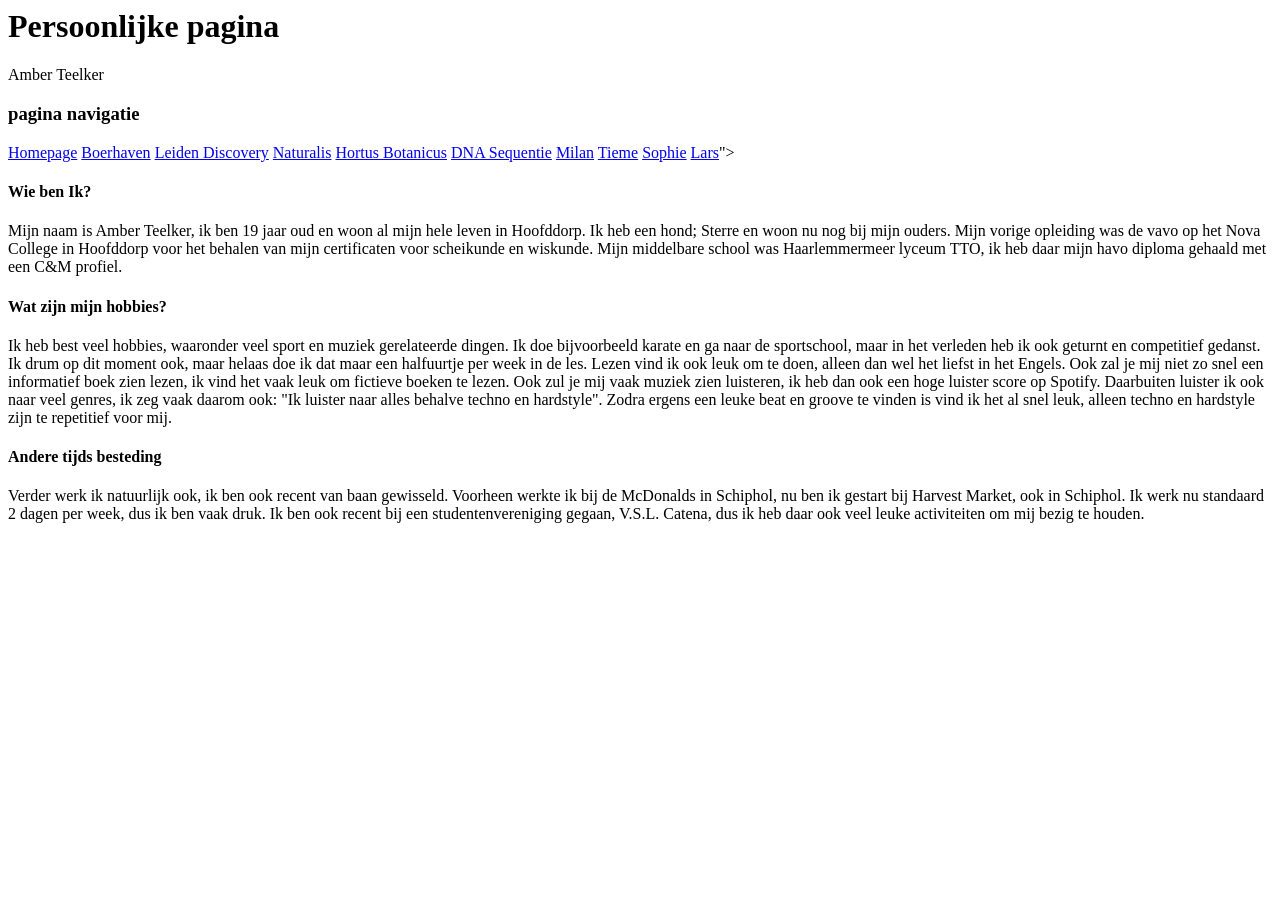
==== amber.html @ 644e80bb "Add files via upload" ====
<html>
 <head>
    <link rel="stylesheet" href="style.css">
</head>
  
<header><h1>Persoonlijke pagina </h1 <H3>Amber Teelker</H3>
<h3>pagina navigatie</h3>
<nav>
<a href="index.html">Homepage</a>
<a href="boerhaven.html">Boerhaven</a>
<a href="leiden.html">Leiden Discovery</a>
<a href="naturalis.html">Naturalis</a>
<a href="hortus.html">Hortus Botanicus</a>
<a href="dna _seq.html">DNA Sequentie</a>
<a href="milan.html">Milan</a>
<a href="tieme.html">Tieme</a>
<a href="sophie.html">Sophie</a>
<a href="lars.html">Lars</a>">
</nav>
  
</header>
<main>

<section id='alina1'>
<h4>Wie ben Ik?</h4>
<p>Mijn naam is Amber Teelker, ik ben 19 jaar oud en woon al mijn hele leven in Hoofddorp. Ik heb een hond; Sterre en woon nu nog bij mijn ouders. Mijn vorige opleiding was de vavo op het Nova College in Hoofddorp voor het behalen van mijn certificaten voor scheikunde en wiskunde. Mijn middelbare school was Haarlemmermeer lyceum TTO, ik heb daar mijn havo diploma gehaald met een C&M profiel. </p>
</section>
</main>
  
<section id='alina2'>
<h4>Wat zijn mijn hobbies?</h4>
<p>Ik heb best veel hobbies, waaronder veel sport en muziek gerelateerde dingen. Ik doe bijvoorbeeld karate en ga naar de sportschool, maar in het verleden heb ik ook geturnt en competitief gedanst. Ik drum op dit moment ook, maar helaas doe ik dat maar een halfuurtje per week in de les. Lezen vind ik ook leuk om te doen, alleen dan wel het liefst in het Engels. Ook zal je mij niet zo snel een informatief boek zien lezen, ik vind het vaak leuk om fictieve boeken te lezen. Ook zul je mij vaak muziek zien luisteren, ik heb dan ook een hoge luister score op Spotify. Daarbuiten luister ik ook naar veel genres, ik zeg vaak daarom ook: "Ik luister naar alles behalve techno en hardstyle". Zodra ergens een leuke beat en groove te vinden is vind ik het al snel leuk, alleen techno en hardstyle zijn te repetitief voor mij. </p>
</section>

<section id='alina3'>
<h4>Andere tijds besteding </h4>
<p>Verder werk ik natuurlijk ook, ik ben ook recent van baan gewisseld. Voorheen werkte ik bij de McDonalds in Schiphol, nu ben ik gestart bij Harvest Market, ook in Schiphol. Ik werk nu standaard 2 dagen per week, dus ik ben vaak druk. Ik ben ook recent bij een studentenvereniging gegaan, V.S.L. Catena, dus ik heb daar ook veel leuke activiteiten om mij bezig te houden.</p>
</section>
  
</html>
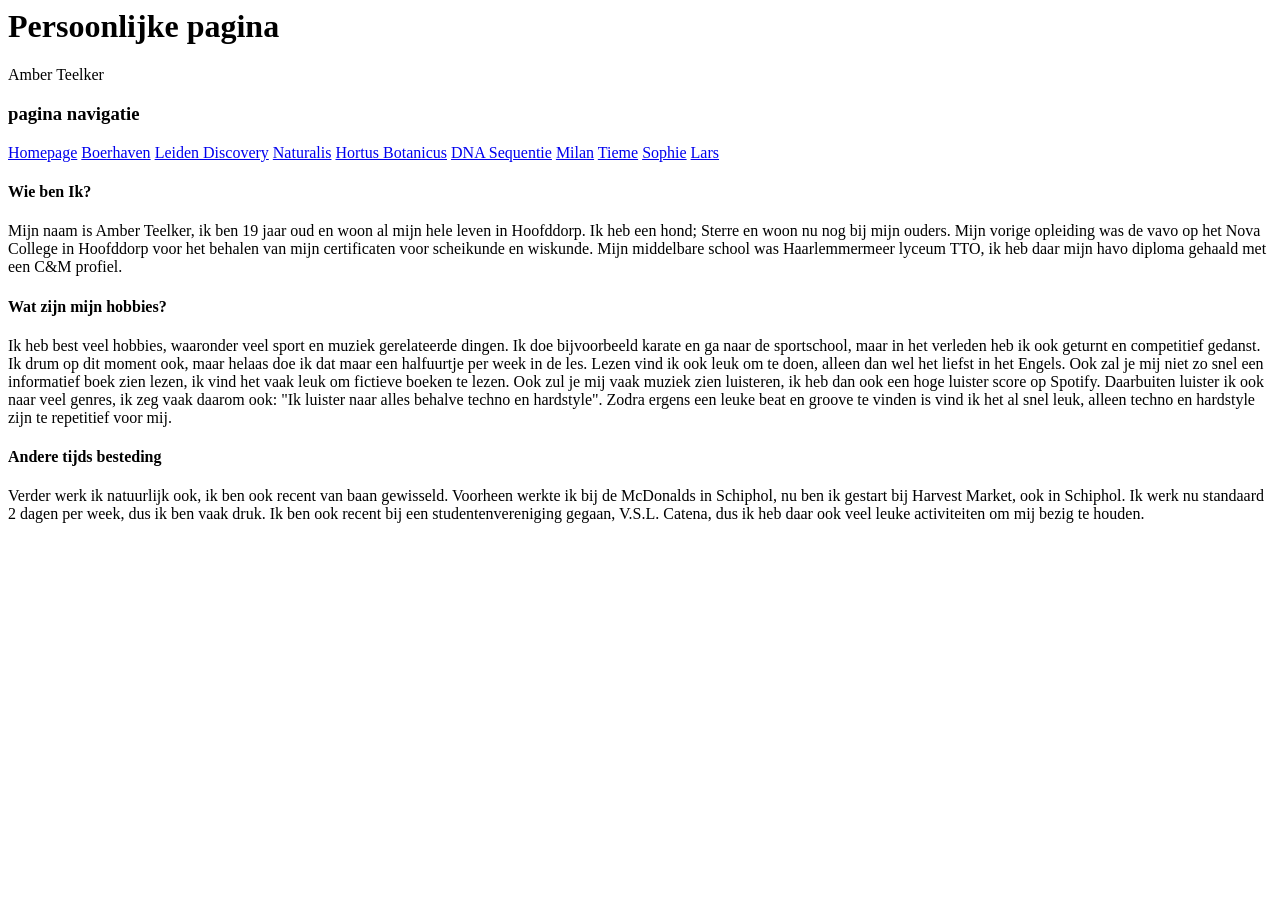
==== commit e751cc85: "Refactor amber.html structure and content" ====
--- a/amber.html
+++ b/amber.html
@@ -15,7 +15,7 @@
 <a href="milan.html">Milan</a>
 <a href="tieme.html">Tieme</a>
 <a href="sophie.html">Sophie</a>
-<a href="lars.html">Lars</a>">
+<a href="lars.html">Lars</a>
 </nav>
   
 </header>
@@ -37,4 +37,4 @@
 <p>Verder werk ik natuurlijk ook, ik ben ook recent van baan gewisseld. Voorheen werkte ik bij de McDonalds in Schiphol, nu ben ik gestart bij Harvest Market, ook in Schiphol. Ik werk nu standaard 2 dagen per week, dus ik ben vaak druk. Ik ben ook recent bij een studentenvereniging gegaan, V.S.L. Catena, dus ik heb daar ook veel leuke activiteiten om mij bezig te houden.</p>
 </section>
   
-</html>+</html>
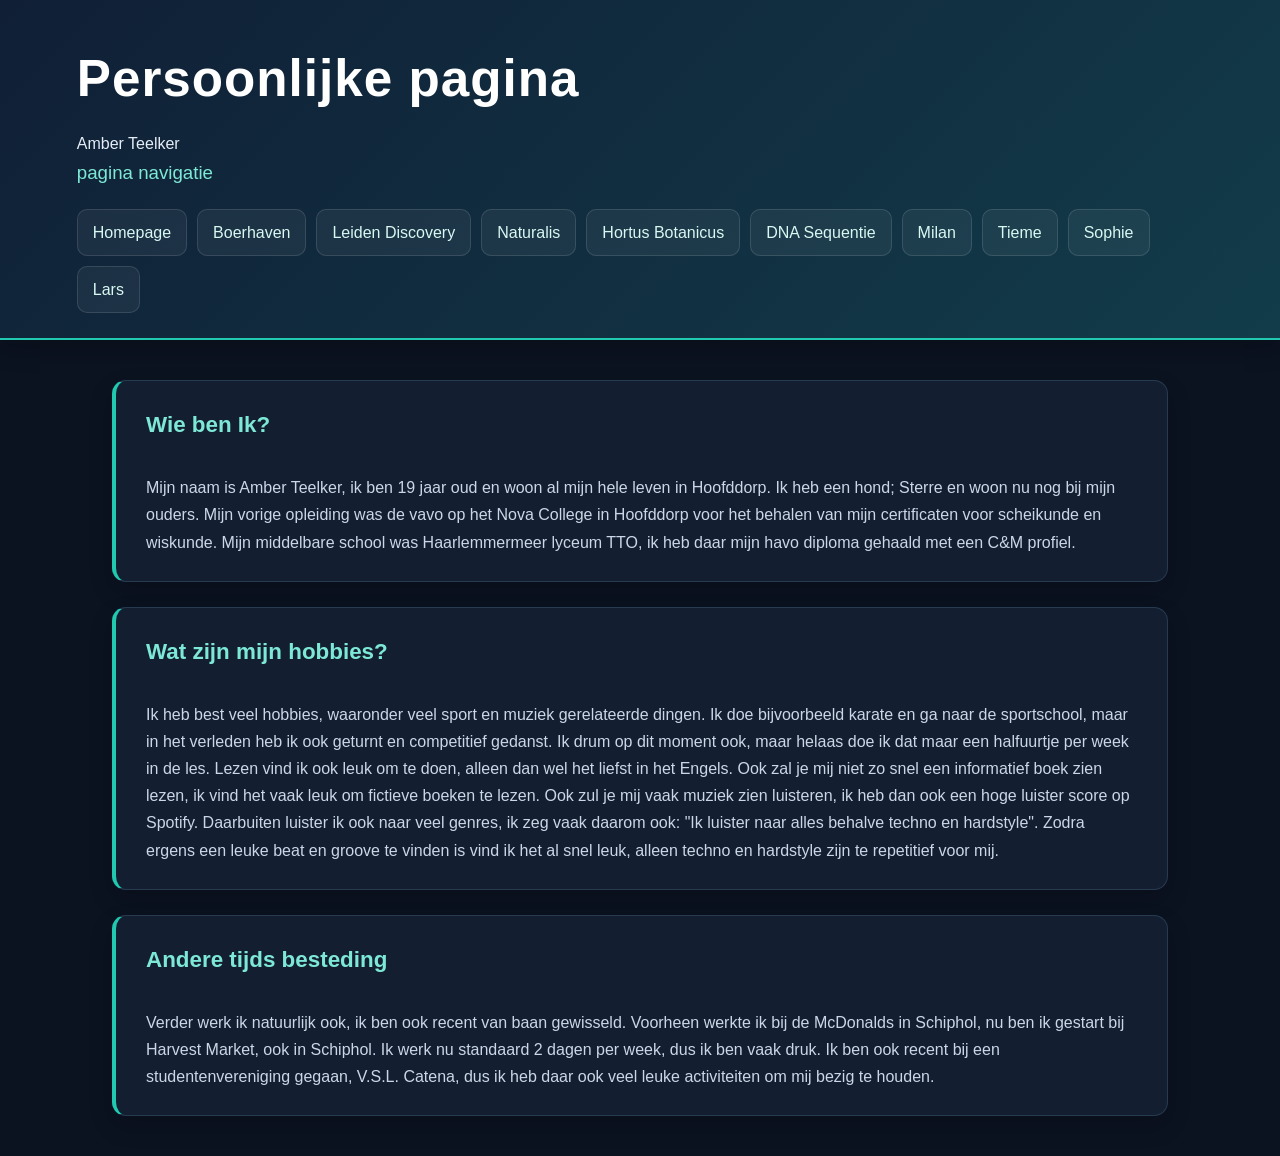
==== commit 8d42309b: "Refactor amber.html structure and content" ====
--- a/amber.html
+++ b/amber.html
@@ -25,7 +25,6 @@
 <h4>Wie ben Ik?</h4>
 <p>Mijn naam is Amber Teelker, ik ben 19 jaar oud en woon al mijn hele leven in Hoofddorp. Ik heb een hond; Sterre en woon nu nog bij mijn ouders. Mijn vorige opleiding was de vavo op het Nova College in Hoofddorp voor het behalen van mijn certificaten voor scheikunde en wiskunde. Mijn middelbare school was Haarlemmermeer lyceum TTO, ik heb daar mijn havo diploma gehaald met een C&M profiel. </p>
 </section>
-</main>
   
 <section id='alina2'>
 <h4>Wat zijn mijn hobbies?</h4>
@@ -36,5 +35,5 @@
 <h4>Andere tijds besteding </h4>
 <p>Verder werk ik natuurlijk ook, ik ben ook recent van baan gewisseld. Voorheen werkte ik bij de McDonalds in Schiphol, nu ben ik gestart bij Harvest Market, ook in Schiphol. Ik werk nu standaard 2 dagen per week, dus ik ben vaak druk. Ik ben ook recent bij een studentenvereniging gegaan, V.S.L. Catena, dus ik heb daar ook veel leuke activiteiten om mij bezig te houden.</p>
 </section>
-  
+</main>
 </html>
--- a/style.css
+++ b/style.css
@@ -0,0 +1,184 @@
+/* =================================
+   CSS MET BEHULP VAN AI OM DE PAGINA MOOIER TE MAKEN EN OM TE LEREN CODE SCHRIJVEN EN BERGIJPEN
+================================= */
+
+
+/* =================================
+   main css
+================================= */
+
+* {
+    box-sizing: border-box;
+}
+
+html {
+    scroll-behavior: smooth;
+}
+
+body {
+    margin: 0;
+    font-family: "Segoe UI", Arial, sans-serif;
+    background-color: #0b1220;
+    color: #e5edf7;
+    line-height: 1.7;
+}
+
+/* =================================
+   bovekant css
+================================= */
+
+header {
+    background: linear-gradient(135deg, #101f36, #123c4a);
+    padding: 35px 6% 25px;
+    border-bottom: 2px solid #20c9b0;
+    box-shadow: 0 5px 25px rgba(0, 0, 0, 0.25);
+}
+
+header h1 {
+    margin: 0 0 8px;
+    font-size: clamp(2rem, 5vw, 3.2rem);
+    color: #ffffff;
+    letter-spacing: 1px;
+}
+
+header h3 {
+    color: #7de8d5;
+    margin: 0 0 20px;
+    font-weight: 400;
+}
+
+/* =================================
+   css pagina navigatie
+================================= */
+
+nav {
+    display: flex;
+    flex-wrap: wrap;
+    gap: 10px;
+    margin-top: 20px;
+}
+
+nav a {
+    display: inline-block;
+    color: #d8f8f2;
+    text-decoration: none;
+    background-color: rgba(255, 255, 255, 0.05);
+    border: 1px solid rgba(255, 255, 255, 0.12);
+    padding: 9px 15px;
+    border-radius: 10px;
+    transition: 0.25s ease;
+}
+
+nav a:hover {
+    background-color: #20c9b0;
+    color: #071720;
+    border-color: #20c9b0;
+    transform: translateY(-3px);
+}
+
+/* =================================
+   CSS VOOR DE TEKST EN INHOUD VAN PAGINA
+================================= */
+
+main {
+    max-width: 1100px;
+    margin: 40px auto;
+    padding: 0 22px;
+}
+
+/* =================================
+   de aparte bloken 
+================================= */
+
+section {
+    max-width: 1100px;
+    margin: 25px auto;
+    padding: 25px 30px;
+    background-color: #131f31;
+    border: 1px solid #263a50;
+    border-left: 4px solid #20c9b0;
+    border-radius: 14px;
+    box-shadow: 0 10px 25px rgba(0, 0, 0, 0.15);
+    transition: border-color 0.25s ease,
+                transform 0.25s ease;
+}
+
+section:hover {
+    border-left-color: #65a7ff;
+    transform: translateY(-3px);
+}
+
+/* =================================
+   TITELS
+================================= */
+
+h2,
+h4 {
+    color: #7de8d5;
+    margin-top: 0;
+}
+
+h2 {
+    font-size: 1.7rem;
+}
+
+h4 {
+    font-size: 1.4rem;
+}
+
+p {
+    color: #cbd7e6;
+    margin-bottom: 0;
+}
+
+/* =================================
+   LINKS
+================================= */
+
+main a {
+    color: #7de8d5;
+    transition: color 0.2s ease;
+}
+
+main a:hover {
+    color: #65a7ff;
+}
+
+/* =================================
+   AFBEELDINGEN
+================================= */
+
+img {
+    max-width: 100%;
+    height: auto;
+    border-radius: 12px;
+}
+
+/* =================================
+   MOBIELE TELEFOONS VOOR MOOIERE OPMAAK
+================================= */
+
+@media (max-width: 600px) {
+    header {
+        padding: 25px 18px;
+    }
+
+    nav {
+        gap: 8px;
+    }
+
+    nav a {
+        padding: 8px 11px;
+        font-size: 0.9rem;
+    }
+
+    main {
+        margin: 20px auto;
+        padding: 0 14px;
+    }
+
+    section {
+        padding: 20px;
+        margin: 18px auto;
+    }
+}
